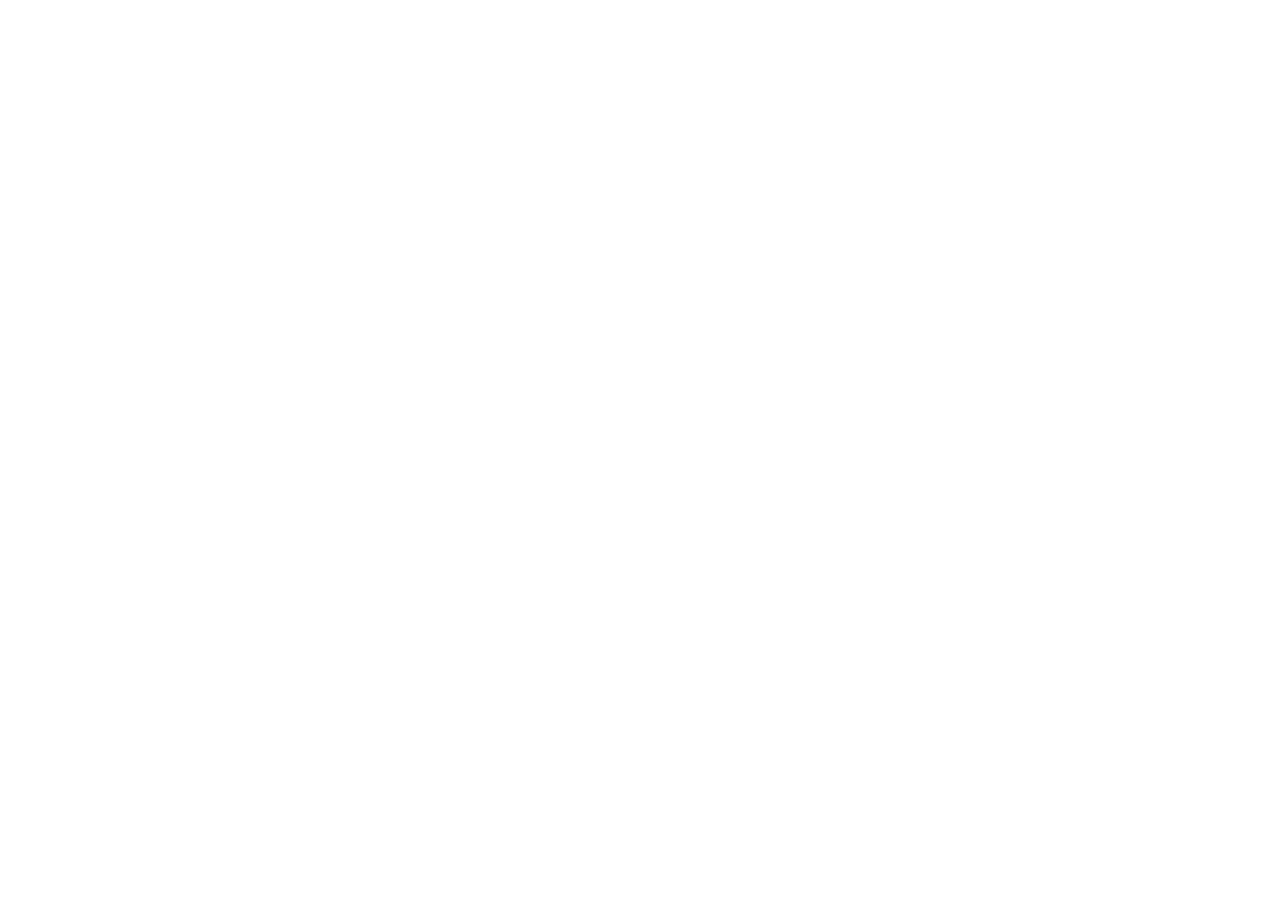
==== html/index.html @ 33317c0f "feat: created project base" ====
<!DOCTYPE html>
<html lang="en">
  <head>
    <meta charset="UTF-8" />
    <meta name="viewport" content="width=device-width, initial-scale=1.0" />
    <title>Document</title>
  </head>
  <body></body>
</html>
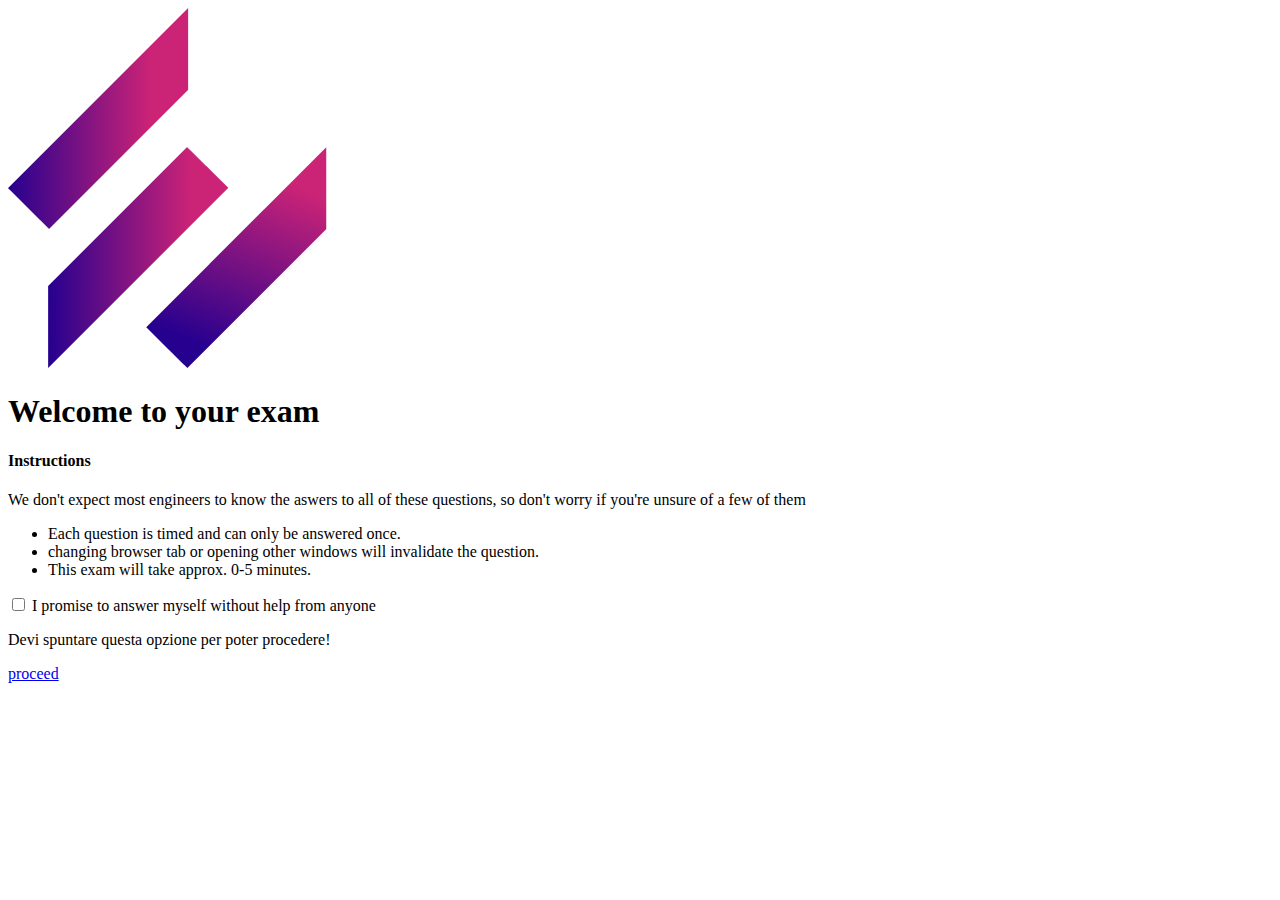
==== commit ec62e443: "Feat: implemented script page 2" ====
--- a/html/index.html
+++ b/html/index.html
@@ -1,9 +1,74 @@
 <!DOCTYPE html>
-<html lang="en">
+<html lang="it">
   <head>
     <meta charset="UTF-8" />
     <meta name="viewport" content="width=device-width, initial-scale=1.0" />
-    <title>Document</title>
+    <link rel="preconnect" href="https://fonts.googleapis.com" />
+    <link rel="preconnect" href="https://fonts.gstatic.com" crossorigin />
+    <link
+      href="https://fonts.googleapis.com/css2?family=Inter:wght@100;300;500;700;900&family=Outfit:wght@100;300;500;700;900&display=swap"
+      rel="stylesheet"
+    />
+    <link rel="stylesheet" href="../assets/css/normalize.css" />
+    <link rel="stylesheet" href="../assets/css/style.css" />
+    <title>Page1</title>
   </head>
-  <body></body>
+
+  <body>
+    <header>
+      <img src="../assets/img/epicode_logo.png" alt="logo epicode" />
+    </header>
+    <main>
+      <div class="container">
+        <h1>Welcome to <span>your exam</span></h1>
+
+        <!-- ISTRUZIONI INIZIALI -->
+
+        <div class="welcome-text">
+          <h4>Instructions</h4>
+          <p>
+            We don't expect most engineers to know the aswers to all of these
+            questions, so don't worry if you're unsure of a few of them
+          </p>
+        </div>
+        <div class="welcome-list">
+          <!-- LISTA CON ISTRUZIONI -->
+
+          <ul>
+            <li>
+              Each question is <span>timed</span> and can only be
+              <span>answered once.</span>
+            </li>
+            <li>
+              changing browser tab or opening other windows will
+              <span>invalidate the question.</span>
+            </li>
+            <li>This exam will take approx. <span>0-5 minutes.</span></li>
+          </ul>
+        </div>
+
+        <!-- FORM CON CHECKBOX-->
+
+        <div class="welcome-form">
+          <form>
+            <div class="form-checkbox">
+              <input type="checkbox" id="checkbox" />
+              <label for="checkbox"
+                >I promise to answer myself without help from anyone</label
+              >
+              <p id="error-message">
+                Devi spuntare questa opzione per poter procedere!
+              </p>
+            </div>
+          </form>
+        </div>
+        <a href="page2.html" id="proceed-link">
+          <div class="proceed">
+            <p>proceed</p>
+          </div>
+        </a>
+      </div>
+    </main>
+    <script src="../assets/js/script-index.js"></script>
+  </body>
 </html>
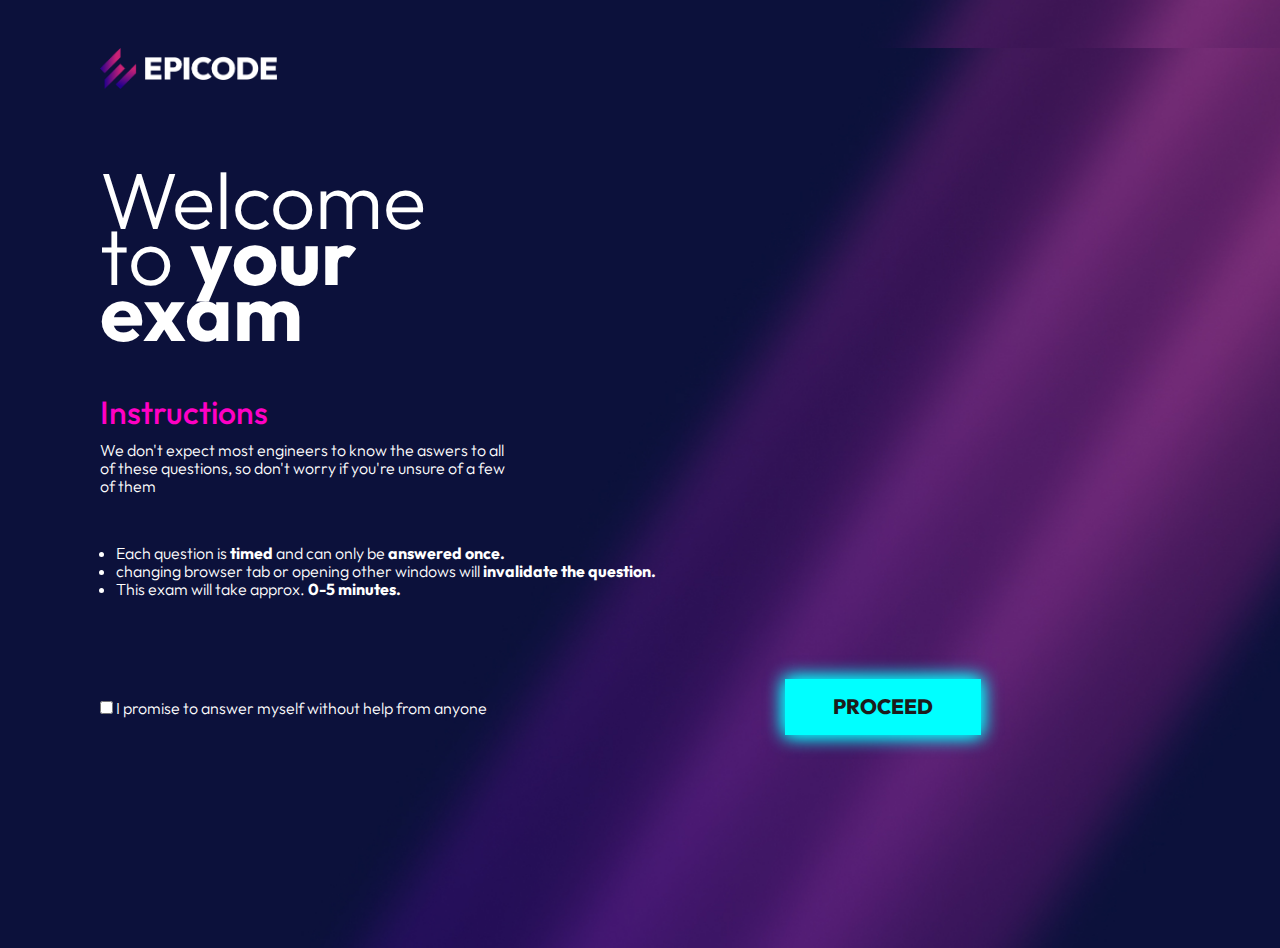
==== commit 66fa6c4a: "Refactor: refactored some html code" ====
--- a/html/index.html
+++ b/html/index.html
@@ -1,5 +1,5 @@
 <!DOCTYPE html>
-<html lang="it">
+<html lang="en">
   <head>
     <meta charset="UTF-8" />
     <meta name="viewport" content="width=device-width, initial-scale=1.0" />
@@ -11,7 +11,7 @@
     />
     <link rel="stylesheet" href="../assets/css/normalize.css" />
     <link rel="stylesheet" href="../assets/css/style.css" />
-    <title>Page1</title>
+    <title>Benchmark - Buildweek 1</title>
   </head>
 
   <body>
--- a/assets/css/style.css
+++ b/assets/css/style.css
@@ -0,0 +1,99 @@
+body, html {
+    font-size: 1rem;
+    box-sizing: border-box;
+    padding-left: 4%;
+    background-image: url('../img/bg.jpg');
+    background-repeat: no-repeat;
+    background-size: cover;
+    color: white;
+    font-family: 'Outfit', sans-serif;
+    height: 100vh;
+}
+
+header {
+    margin-top: 3rem;
+}
+
+header img {
+    width: 15%;
+}
+
+h1 {
+    margin-top: 1em;
+    width: 30%;
+    font-size: 5em;
+    line-height: 0.7em;
+    font-weight: 300;
+}
+
+h1 span {
+    font-weight: 700;
+}
+
+.welcome-text {
+    margin-bottom: 3em;
+}
+
+.welcome-text h4 {
+    font-size: 2em;
+    font-weight: 500;
+    color: rgb(255, 0, 196);
+    margin-bottom: 0;
+}
+
+.welcome-text p {
+    margin-top: 10px;
+    font-weight: 300;
+    width: 35%;
+}
+
+.welcome-list {
+    margin-bottom: 5em;
+}
+
+.welcome-list ul {
+    padding-left: 1em;
+}
+
+li {
+    font-weight: 300;
+}
+
+li span {
+    font-weight: 700;
+}
+
+.welcome-form {
+    display: inline-block;
+    margin-right: 25%;
+}
+
+.form-checkbox label {
+    font-weight: 300;
+}
+
+
+#error-message {
+    display: none;
+    color: rgb(255, 0, 196);
+}
+
+#proceed-link {
+    text-decoration: none;
+    color: rgb(28, 28, 28);
+}
+
+.proceed {
+     display: inline-block;
+    background-color: aqua;
+    text-align: center;
+    padding: 1em 3em;
+    box-shadow: 0 0px 16px 0 aqua, 0 0px 20px 0 aqua;
+}
+
+.proceed p {
+    text-transform: uppercase;
+    font-size: 1.3em;
+    font-weight: 800;
+    margin: 0;
+}
